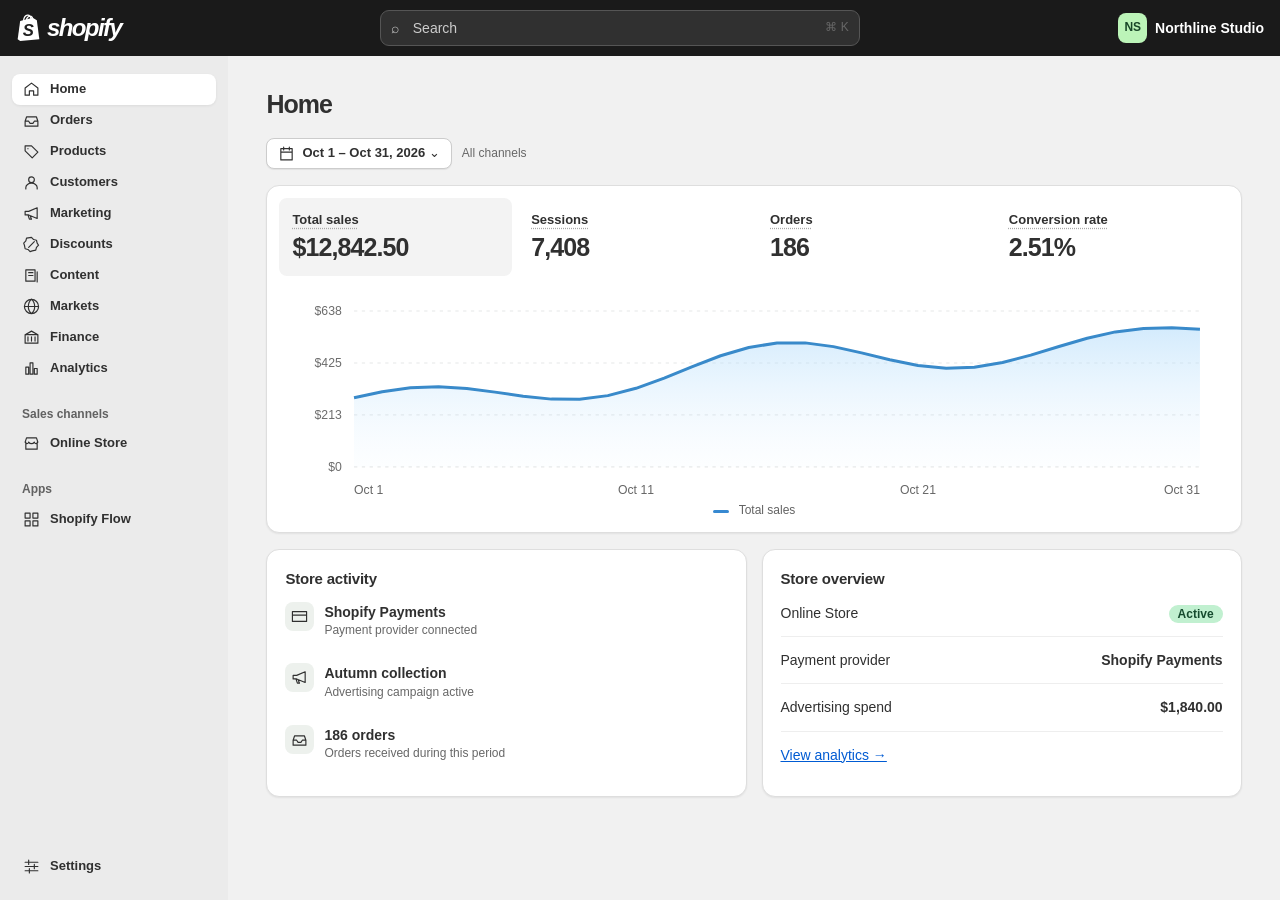
==== index.html @ 85c76467 "Publish mobile store and advertising dashboards" ====
<!doctype html>
<html lang="en"><meta charset="utf-8"><meta name="viewport" content="width=device-width,initial-scale=1,viewport-fit=cover"><title>Store admin</title>
<style>
*{box-sizing:border-box}body{margin:0;background:#f1f1f1;color:#303030;font:14px/1.45 Inter,-apple-system,BlinkMacSystemFont,"Segoe UI",Arial,sans-serif}button,input,select{font:inherit}button,a{color:inherit}button{cursor:pointer}button:focus-visible,a:focus-visible{outline:3px solid #4989ff}header{height:56px;background:#1a1a1a;color:white;display:flex;align-items:center;justify-content:space-between;padding:0 16px;position:sticky;top:0;z-index:4}.brand{display:flex;gap:6px;align-items:center;font:bold italic 24px Arial;letter-spacing:-1.6px}.brand svg{width:25px;height:29px}.search{background:#303030;color:#ccc;border:1px solid #555;border-radius:9px;width:min(40vw,480px);padding:7px 10px;display:flex;align-items:center;gap:8px;text-align:left}.search small{margin-left:auto}.store{border:0;background:transparent;color:white;display:flex;align-items:center;gap:8px;font-weight:600;max-width:26vw}.store span:last-child{overflow:hidden;text-overflow:ellipsis;white-space:nowrap}.avatar{background:#bcf4b8;color:#184627;padding:6px;border-radius:8px;font-size:12px}.layout{display:grid;grid-template-columns:228px 1fr;min-height:calc(100vh - 56px)}aside{background:#ebebeb;display:flex;flex-direction:column;padding:18px 12px;position:sticky;top:56px;height:calc(100vh - 56px);overflow:auto}nav a,.sideitem,.settings{display:flex;gap:10px;align-items:center;min-height:31px;padding:5px 11px;font-size:13px;text-decoration:none;border-radius:8px;font-weight:550}.active{background:white;box-shadow:0 1px 3px #0001}.section{color:#616161;font-size:12px;font-weight:600;margin:22px 10px 5px}.settings{margin-top:auto;border:none;background:none;text-align:left}.settings:hover,nav a:hover{background:white}.icon{width:17px;height:17px;flex:none;vertical-align:middle;fill:none;stroke:currentColor;stroke-width:1.65;stroke-linecap:round;stroke-linejoin:round}main{min-width:0;padding:30px clamp(16px,3vw,52px) 60px}.content{max-width:1200px;margin:auto}.heading,.line,.actions,.legend,.datebar{display:flex;align-items:center;gap:10px}.heading,.line{justify-content:space-between}.heading{margin:0 0 16px}h1,h2,h3,p{margin:0}h1{font-size:25px;letter-spacing:-1px}h2{font-size:15px;letter-spacing:-.2px}h3{font-size:13px}button.btn,.btn{background:white;border:1px solid #ccc;border-radius:8px;padding:5px 11px;font-weight:550;font-size:13px;box-shadow:0 1px 1px #0001;display:inline-flex;gap:7px;align-items:center}.btn:hover{background:#f8f8f8}.datebar{margin-bottom:16px}.muted,small{color:#676767;font-size:12px}.card{border:1px solid #dedede;background:white;border-radius:13px;box-shadow:0 1px 2px #0001;overflow:hidden}.metrics{display:grid;grid-template-columns:repeat(4,1fr);gap:6px;padding:12px 12px 0}.metric{border:0;background:transparent;padding:11px 13px;border-radius:8px;text-align:left;color:#303030}.metric[aria-pressed=true]{background:#f3f3f3}.metric span,.label{font-weight:600;font-size:13px;text-decoration:underline dotted #aaa;text-underline-offset:4px}.metric strong,.big{display:block;font-size:25px;line-height:1.4;letter-spacing:-.9px}.plot{padding:15px 18px 12px}.plot svg{width:100%;height:auto;display:block}.legend{justify-content:center;color:#636363;font-size:12px}.legend i{width:16px;height:3px;background:#3789d1;border-radius:4px}.grid{display:grid;grid-template-columns:1fr 1fr;gap:15px;margin-top:16px}.panel{padding:18px}.row{display:flex;align-items:center;justify-content:space-between;gap:10px;padding:13px 0;border-bottom:1px solid #eee}.row:last-child{border:0}.badge{font-size:12px;background:#c1f0d0;color:#154b2e;border-radius:20px;padding:2px 9px}.row b{font-weight:600}.activity{display:flex;align-items:flex-start;gap:10px;padding:12px 0}.activity .icon{background:#edf1ed;box-sizing:content-box;padding:6px;border-radius:8px}.notice{color:#717171;font-size:12px;display:flex;gap:6px;align-items:center}.tag{font-size:11px;padding:3px 8px;border:1px solid #ccc;border-radius:15px;color:#626262}.bar{height:8px;border-radius:4px;background:#eee;overflow:hidden;margin:8px 0 14px}.bar i{height:100%;background:#68a9dd;display:block}footer{margin:22px 0;color:#737373;font-size:12px;text-align:center}dialog{border:1px solid #ccc;border-radius:14px;color:inherit;padding:0;width:min(480px,95vw);max-height:90vh;box-shadow:0 15px 60px #0003}dialog::backdrop{background:#1116}dialog form,dialog .wrap{padding:22px}.fields{display:grid;grid-template-columns:1fr 1fr;gap:13px;margin:16px 0}label{display:block;font-size:13px;font-weight:550}input,select{width:100%;border:1px solid #999;border-radius:7px;background:white;color:#333;padding:8px;margin-top:4px}.wide{grid-column:span 2}.actions{justify-content:flex-end;margin-top:16px}.primary{background:#303030!important;color:white}.close{border:0;background:transparent;font-size:20px}.link{background:none;border:0;color:#005bd3;cursor:pointer;padding:0}.mobile{display:none}.searchlinks a{display:block;padding:10px;text-decoration:none;border-radius:6px}.searchlinks a:hover{background:#eee}
@media(max-width:900px){.layout{grid-template-columns:185px 1fr}.metrics{gap:0}.metric{padding:8px}.metric strong{font-size:20px}}@media(max-width:720px){.layout{display:block}aside{display:none}main{padding:18px 12px}.mobile{display:flex;gap:12px;margin-bottom:12px}.mobile a{text-decoration:none;padding:4px 10px;border-radius:5px}.grid{grid-template-columns:1fr}.metrics{grid-template-columns:1fr 1fr}.heading{flex-wrap:wrap}.brand{font-size:20px}.search small{display:none}.tag{font-size:10px}.datebar{flex-wrap:wrap}.plot{padding:8px}.store{max-width:27vw}.store span:last-child{display:none}}
.datebar{position:relative}.rangePicker{position:absolute;top:calc(100% + 6px);left:0;width:min(718px,100%);background:white;border-radius:12px;box-shadow:0 6px 30px #0002,0 0 0 1px #0001;z-index:3;font-size:13px}.pickerbody,.rangeinputs,.months,.monthbar,.rangefoot{display:flex}.presets{width:144px;flex-shrink:0;border-right:1px solid #e2e2e2;padding:8px;display:flex;flex-direction:column}.presets button,.days button{border:0;background:transparent;border-radius:5px;text-align:left;font-size:13px;padding:6px 9px}.presets button:hover,.days button:hover,.presets .on{background:#eee}.rangeMain{padding:16px;flex:1;min-width:0}.rangeinputs,.months{gap:16px}.rangeinputs label,.month{flex:1;min-width:0}.monthbar{justify-content:space-between;margin:12px 0 -25px;position:relative;pointer-events:none}.monthbar button{pointer-events:auto;line-height:16px;padding:3px 7px}.month{text-align:center}.days{display:grid;grid-template-columns:repeat(7,1fr);margin-top:10px}.days small,.days button{text-align:center;padding:5px 0}.days .within{background:#ececec;border-radius:0}.days .edge{background:#303030;color:white}.rangefoot{border-top:1px solid #ddd;padding:10px;justify-content:flex-end;gap:8px}.store{cursor:default}@media(max-width:850px){.rangePicker{max-width:536px}.months .month:nth-child(2){display:none}}@media(max-width:520px){.presets{width:99px}.presets button{font-size:11px}.rangeMain{padding:10px}.rangeinputs{flex-wrap:wrap;gap:4px}.rangeinputs label{min-width:110px}.rangeinputs input{padding:3px}.monthbar{margin-bottom:2px}.days{margin-top:4px}.days button{font-size:12px}.mobile button{margin-left:auto}}
.phoneSearch{display:none}
@media(max-width:720px){
 :root{--safe-bottom:env(safe-area-inset-bottom,0px)}
 header{height:54px;gap:10px;padding:0 14px}
 .brand{font-size:21px;gap:4px;flex-shrink:0}.brand svg{width:22px;height:26px}
 .store{margin-left:auto;max-width:min(47vw,230px);color:#f7f7f7;gap:7px;font-size:13px}
 .store span:last-child{display:inline}.avatar{padding:6px;border-radius:7px;flex-shrink:0}
 .search{order:1;flex:none;width:34px;height:34px;border-radius:9px;justify-content:center;padding:0;background:#292929;border-color:#444}
 .desktopSearch{display:none}.phoneSearch{display:block;width:17px;height:17px}
 main{padding:20px 12px calc(84px + var(--safe-bottom))}
 .mobile{position:fixed;inset:auto 0 0;z-index:4;margin:0;display:grid;grid-template-columns:repeat(3,minmax(0,1fr));gap:3px;padding:5px 12px calc(5px + var(--safe-bottom));background:#fafafa;border-top:1px solid #dcdcdc}
 .mobile a,.mobile button{display:flex;align-items:center;justify-content:center;flex-direction:column;gap:2px;background:transparent;border:0;border-radius:9px;font-size:11px;line-height:1.35;font-weight:600;color:#636363;min-height:47px;margin:0;padding:4px;text-decoration:none;box-shadow:none}
 .mobile .icon{width:20px;height:20px}.mobile .active{color:#222;background:#eaeaea}
 .heading{margin:0 2px 13px}.heading h1{font-size:26px}.datebar{margin:0 0 14px;gap:10px}.datebar>.btn{min-height:38px}
 .metrics{grid-template-columns:repeat(2,minmax(0,1fr));padding:9px;gap:5px}
 .metric{min-width:0;min-height:78px;padding:9px 11px;border:1px solid #ececec;border-radius:9px}
 .metric[aria-pressed=true]{border-color:#a1a1a1;background:#f5f5f5}
 .metric span{font-size:12px}.metric strong{font-size:clamp(22px,6.1vw,27px);line-height:1.38;font-variant-numeric:tabular-nums;overflow-wrap:anywhere}
 .plot{padding:4px 9px 13px}.plot svg{display:block}.legend{font-size:12px}
 .grid{gap:12px;margin-top:12px}.panel{padding:15px}.card{border-radius:12px}.row b,.activity div,.big{min-width:0;overflow-wrap:anywhere}.row b{text-align:right}
 .rangePicker:not([hidden]){position:fixed;top:auto;bottom:0;left:0;right:0;width:100%;max-width:none;max-height:calc(100dvh - 16px);display:flex;flex-direction:column;z-index:10;box-shadow:0 0 0 100vmax #0005;border-radius:17px 17px 0 0;overflow:hidden}
 body:has(.rangePicker:not([hidden])){overflow:hidden}
 .pickerbody{min-height:0;overflow-y:auto;display:block}
 .presets{width:auto;border:0;border-bottom:1px solid #e6e6e6;padding:12px;display:flex;flex-direction:row;gap:6px;overflow-x:auto;scrollbar-width:thin}
 .presets button{flex:none;padding:8px 11px;border:1px solid #dedede;border-radius:8px;font-size:12px}
 .presets button.on{color:#171717;background:#ededed;border-color:#999}
 .rangeMain{padding:13px 16px 8px}.rangeinputs{display:grid;grid-template-columns:repeat(2,minmax(0,1fr));gap:10px}
 .rangeinputs label{min-width:0}.rangeinputs input{max-width:100%;min-width:0;font-size:16px;padding:5px;height:38px}
 .months{display:block}.months>.month:nth-child(2){display:none}.monthbar{margin:13px 0 -29px}.monthbar button{min-width:32px;min-height:28px;justify-content:center}
 .month>b{display:block;min-height:28px;padding:4px 34px}.days{margin-top:8px}.days button{min-height:35px;font-size:14px}.days small{font-size:12px}
 .rangefoot{padding:10px 16px calc(10px + var(--safe-bottom));flex-shrink:0}.rangefoot .btn{min-height:38px}
 dialog{max-height:calc(100dvh - 26px);width:calc(100% - 20px)}dialog form,dialog .wrap{padding:16px}.fields{gap:10px}.fields label,.fields input,.fields select{min-width:0}.fields input,.fields select,dialog textarea,#query{font-size:16px}.actions{position:sticky;bottom:-16px;background:white;padding:12px 0;margin-top:4px;border-top:1px solid #eee}.actions .btn{min-height:39px}
}
</style>
<header><div class="brand"><svg viewBox="0 0 30 34" aria-hidden="true"><path fill="#fff" d="m5 8 15-4 5 3 3 23-23 2-3-2z"/><path d="M9 8C10-1 18-1 18 6M12 8C14 0 20 1 20 6" fill="none" stroke="white" stroke-width="1.6"/><text x="8" y="26" fill="#202020" font-family="Arial" font-size="20" font-style="italic" font-weight="bold">S</text></svg>shopify</div><button class="search" id="searchBtn" aria-label="Search admin"><span class="desktopSearch">⌕　Search</span><small>⌘ K</small><svg aria-hidden="true" class="phoneSearch" fill="none" stroke="currentColor" stroke-width="1.8" viewBox="0 0 24 24"><circle cx="10" cy="10" r="6.5"/><path d="m15 15 6 6"/></svg></button><div class="store" id="storeBtn"><span class="avatar" id="avatar"></span><span id="storeName"></span></div></header>
<div class="layout"><aside><nav id="nav"></nav><button class="settings" id="settings"></button></aside><main><div class="content"><nav id="mobile" class="mobile" aria-label="Mobile navigation"></nav><div id="page"></div></div></main></div>
<dialog id="editor"><form id="form"><div class="line"><h2>Данные кабинета</h2><button type="button" class="close" aria-label="Закрыть" onclick="editor.close()">×</button></div><div class="fields" id="fields"></div><details id="dailySection"><summary>Точные данные по дням</summary><label>Дата, продажи, заказы, сеансы<textarea id="dailyInput" rows="4" placeholder="2026-10-01, 249.50, 3, 148" style="width:100%;margin:5px 0;padding:8px"></textarea></label><p class="muted">Одна строка на дату. Итоги рассчитываются по строкам, пропущенные дни считаются нулевыми.</p></details><p class="muted">Итоги относятся к выбранному периоду. Без строк по дням распределение на графике иллюстративное.</p><details style="margin:15px 0"><summary>Перенос настроек</summary><p class="muted" style="margin:8px 0">Экспорт сохраняет последние сохранённые настройки и выбранный период в файл на вашем устройстве.</p><div style="display:flex;gap:8px;flex-wrap:wrap"><button type="button" class="btn" onclick="exportShop()">Экспорт JSON</button><button type="button" class="btn" onclick="importFile.click()">Импорт JSON</button></div><input id="importFile" type="file" hidden accept=".json,application/json" onchange="importShop(this)"><p role="status" class="muted" id="transferStatus"></p></details><div class="actions"><button type="button" class="btn" onclick="editor.close()">Отмена</button><button class="btn primary">Сохранить</button></div></form></dialog>
<dialog id="finder"><div class="wrap"><div class="line"><h2>Search admin</h2><button class="close" aria-label="Close" onclick="finder.close()">×</button></div><input id="query" type="search" placeholder="Find a page…"><div id="results" class="searchlinks"></div></div></dialog>
<script>
const paths={Home:'m3 10 9-7 9 7v10h-6v-6H9v6H3Z',Orders:'M5 7h14l2 6v7H3v-7ZM3 13h5l2 3h4l2-3h5',Products:'M3 4h9l9 9-8 8-10-10ZM7 8h.01',Customers:'M8 8a4 4 0 1 0 8 0 4 4 0 1 0-8 0M4 21v-2a8 6 0 0 1 16 0v2',Marketing:'M3 9h5l12-5v15l-12-5H3ZM7 14l2 6h3l-2-5',Discounts:'m12 2 3 3 4 1 1 4 2 3-3 3-1 4-5 1-3 1-3-3-4-1-1-5-1-3 3-3 1-4ZM8 16l8-8',Content:'M4 4h13v16H4ZM8 8h6M8 12h6M20 7v14',Markets:'M2 12a10 10 0 1 0 20 0 10 10 0 1 0-20 0M3 12h18M12 2c-6 5-6 15 0 20 6-5 6-15 0-20',Finance:'M3 8h18v12H3ZM3 8l9-5 9 5M7 11v6m5-6v6m5-6v6',Analytics:'M4 20V10h4v10Zm6 0V4h4v16Zm6 0v-8h4v8Z',Store:'M4 10v10h16V10M3 10l2-6h14l2 6c-1 3-4 3-5 0-2 3-6 3-8 0-1 3-4 3-5 0',Settings:'M3 6h18M3 12h18M3 18h18M8 3v6m8 0v6M9 15v6',Calendar:'M4 5h16v16H4ZM8 3v4m8-4v4M4 10h16',Payment:'M2 5h20v14H2ZM2 10h20',App:'M3 3h7v7H3ZM14 3h7v7h-7ZM3 14h7v7H3ZM14 14h7v7h-7Z'};
const icon=n=>'<svg class="icon" viewBox="0 0 24 24" aria-hidden="true"><path d="'+paths[n]+'"/></svg>';
const key='shoot-store-v1', defaults={name:'Northline Studio',currency:'USD',start:'2026-10-01',end:'2026-10-31',sales:12842.5,orders:186,sessions:7408,spend:1840,campaign:'Autumn collection',provider:'Shopify Payments'};
let data={...defaults},metric=0;try{Object.assign(data,JSON.parse(localStorage.getItem(key)))}catch{}
const esc=s=>String(s).replace(/[&<>"']/g,c=>({'&':'&amp;','<':'&lt;','>':'&gt;','"':'&quot;',"'":'&#39;'}[c]));
const money=n=>new Intl.NumberFormat('en-US',{style:'currency',currency:data.currency}).format(n),num=n=>Number(n).toLocaleString('en-US');
const date=s=>new Date(s+'T00:00:00Z'),day=(s,opt)=>new Intl.DateTimeFormat('en-US',{month:'short',day:'numeric',timeZone:'UTC',...opt}).format(s);
const MS_DAY=86400000;
const iso=d=>d.toISOString().slice(0,10);
const plus=(s,n)=>iso(new Date(+date(s)+n*MS_DAY));
const months=(s,n)=>{const d=date(s);d.setUTCDate(1);d.setUTCMonth(d.getUTCMonth()+n);return iso(d)};
const dayCount=(a,b)=>Math.round((date(b)-date(a))/MS_DAY)+1;
const isoToday=()=>{const d=new Date();return [d.getFullYear(),String(d.getMonth()+1).padStart(2,'0'),String(d.getDate()).padStart(2,'0')].join('-')};
let source={...data},selectedRange={start:source.start,end:source.end},draft,monthCursor,waitingForEnd=false,preset='';
try{const r=JSON.parse(localStorage.getItem(key+'-filter'));if(r?.start && r?.end && r.end>=r.start && Number.isFinite(+date(r.start)) && Number.isFinite(+date(r.end)))selectedRange=r}catch{}
function projected(start,end){
 const n=dayCount(start,end),periodDays=dayCount(source.start,source.end),count=Math.min(n,31),buckets=[];
 const totals=[source.sales,source.orders,source.sessions,source.spend];
 function cumulative(i,k){
  const t=Math.max(0,Math.min(1,i/periodDays));
  const fraction=k===3?t:t*(.65+.35*t)+.018*Math.sin(4*Math.PI*t)*Math.sin(Math.PI*t);
  return Math.round(totals[k]*fraction*([0,3].includes(k)?100:1))/([0,3].includes(k)?100:1)
 }
 for(let i=0;i<count;i++){
  const a=plus(start,Math.ceil(i*n/count)),b=plus(start,Math.ceil((i+1)*n/count)-1);
  const first=dayCount(source.start,a)-1,last=dayCount(source.start,b);
  const sums=totals.map((v,k)=>cumulative(last,k)-cumulative(first,k));
  if(source.daily?.length){
   const rows=source.daily.filter(r=>r[0]>=a&&r[0]<=b);
   for(let k=0;k<3;k++)sums[k]=rows.reduce((sum,r)=>sum+r[k+1],0)
  }
  buckets.push([a,...sums]);
 }
 const totalsShown=[1,2,3,4].map(k=>buckets.reduce((sum,r)=>sum+r[k],0));
 return {...source,start,end,sales:totalsShown[0],orders:totalsShown[1],sessions:totalsShown[2],spend:totalsShown[3],daily:buckets}
}
const presets=()=>{
 const t=isoToday(),m=months(t,0),year=t.slice(0,4)+'-01-01',weekday=(date(t).getUTCDay()+6)%7;
 return [['Today',t,t],['Yesterday',plus(t,-1),plus(t,-1)],['Last 7 days',plus(t,-6),t],['Last 30 days',plus(t,-29),t],['Last 90 days',plus(t,-89),t],['Last 365 days',plus(t,-364),t],['This week',plus(t,-weekday),t],['This month',m,t],['Last month',months(t,-1),plus(m,-1)],['This year',year,t],['Last year',(Number(t.slice(0,4))-1)+'-01-01',(Number(t.slice(0,4))-1)+'-12-31']]
};
function openRange(){
 draft={...selectedRange};monthCursor=months(draft.start,0);waitingForEnd=false;preset=presets().find(r=>r[1]===draft.start&&r[2]===draft.end)?.[0]||'Custom';
 drawRange();picker.hidden=false;document.querySelector('#rangeTrigger').setAttribute('aria-expanded','true');picker.querySelector('button').focus()
}
function closeRange(){picker.hidden=true;document.querySelector('#rangeTrigger')?.setAttribute('aria-expanded','false')}
function selectDate(d){
 preset='Custom';
 if(!waitingForEnd){draft={start:d,end:d};waitingForEnd=true}
 else{const start=d<draft.start?d:draft.start,end=d<draft.start?draft.start:d;draft={start,end};waitingForEnd=false}
 drawRange()
}
function calendar(s){
 const month=date(s),startOffset=month.getUTCDay(),next=months(s,1);
 let days=Array(startOffset).fill('<span></span>');
 for(let d=s;d<next;d=plus(d,1)){const inside=d>=draft.start&&d<=draft.end,edge=d===draft.start||d===draft.end;days.push('<button type="button" data-date="'+d+'" aria-label="'+d+'" class="'+(edge?'edge':inside?'within':'')+'">'+Number(d.slice(-2))+'</button>')}
 return '<div class="month"><b>'+new Intl.DateTimeFormat('en-US',{month:'long',year:'numeric',timeZone:'UTC'}).format(month)+'</b><div class="days">'+['Su','Mo','Tu','We','Th','Fr','Sa'].map(x=>'<small>'+x+'</small>').join('')+days.join('')+'</div></div>'
}
function drawRange(){
 picker.innerHTML='<div class="pickerbody"><div class="presets">'+[...presets().map(r=>r[0]),'Custom'].map(p=>'<button class="'+(p===preset?'on':'')+'" data-preset="'+p+'">'+p+'</button>').join('')+'</div><div class="rangeMain"><div class="rangeinputs"><label>Starting<input id="rangeFrom" type="date" required value="'+draft.start+'"></label><label>Ending<input id="rangeTo" type="date" required value="'+draft.end+'"></label></div><div class="monthbar"><button class="btn" data-move="-1" aria-label="Previous month">‹</button><button class="btn" data-move="1" aria-label="Next month">›</button></div><div class="months">'+calendar(monthCursor)+calendar(months(monthCursor,1))+'</div></div></div><div class="rangefoot"><button class="btn" id="cancelRange">Cancel</button><button class="btn primary" id="applyRange">Apply</button></div>';
 picker.querySelectorAll('[data-date]').forEach(b=>b.onclick=()=>selectDate(b.dataset.date));
 picker.querySelectorAll('[data-move]').forEach(b=>b.onclick=()=>{monthCursor=months(monthCursor,Number(b.dataset.move));drawRange()});
 picker.querySelectorAll('[data-preset]').forEach(b=>b.onclick=()=>{preset=b.dataset.preset;const r=presets().find(p=>p[0]===preset);if(r){draft={start:r[1],end:r[2]};monthCursor=months(draft.start,0);waitingForEnd=false}drawRange()});
 rangeFrom.onchange=rangeTo.onchange=()=>{if(rangeFrom.value && rangeTo.value && rangeFrom.value<=rangeTo.value){draft={start:rangeFrom.value,end:rangeTo.value};preset='Custom';monthCursor=months(draft.start,0);waitingForEnd=false;drawRange()}};
 cancelRange.onclick=()=>{closeRange();rangeTrigger.focus()};
 applyRange.onclick=()=>{
 if(!rangeFrom.reportValidity()||!rangeTo.reportValidity())return;
 if(rangeFrom.value>rangeTo.value){rangeTo.setCustomValidity('Choose an ending date on or after the starting date.');rangeTo.reportValidity();rangeTo.setCustomValidity('');return}
 selectedRange={start:rangeFrom.value,end:rangeTo.value};try{localStorage.setItem(key+'-filter',JSON.stringify(selectedRange))}catch{}closeRange();render();rangeTrigger.focus()
 }
}
document.addEventListener('pointerdown',e=>{if(!picker.hidden&&!picker.contains(e.target)&&!e.target.closest('#rangeTrigger'))closeRange()});
document.addEventListener('keydown',e=>{if(e.key==='Escape'&&!picker.hidden){closeRange();rangeTrigger.focus()}});

const period=()=>day(date(data.start))+' – '+day(date(data.end),{year:'numeric'});
const cols=['Total sales','Sessions','Orders','Conversion rate'];
function values(){return [money(data.sales),num(data.sessions),num(data.orders),((data.sessions?data.orders/data.sessions:0)*100).toFixed(2)+'%']}
function chart(selected=metric,compact=false){
 const isPhone=window.matchMedia('(max-width:720px)').matches;
 const svgWidth=isPhone?Math.max(272,Math.min(window.innerWidth-44,600)):(compact?474:842);
 const plotWidth=svgWidth-82;
 const from=date(data.start).getTime(),to=date(data.end).getTime(),n=Math.min(31,Math.round((to-from)/86400000)+1);
 const w=Array.from({length:n},(_,i)=>Math.max(.08,.35+i/Math.max(1,n-1)*.7+.21*Math.sin(i*1.8+selected)+.24*Math.cos(i*.7+selected)));
 const sum=w.reduce((a,b)=>a+b,0),total=[data.sales,data.sessions,data.orders,data.sessions?100*data.orders/data.sessions:0][selected];
 let vals=w.map(v=>total*v/sum*(selected===3?n:1)); 
 if(data.daily?.length){
  const buckets=Array.from({length:n},()=>[0,0,0]);
  for(const row of data.daily){
   const i=to===from?0:Math.min(n-1,Math.floor((date(row[0])-from)/(to-from+86400000)*n));
   buckets[i][0]+=row[1];buckets[i][1]+=row[3];buckets[i][2]+=row[2];
  }
  vals=buckets.map(b=>selected===3?(b[1]?100*b[2]/b[1]:0):b[selected]);
 }
 const max=Math.max(...vals,0.01)*1.12;
 const x=i=>62+(n===1?.5:i/(n-1))*plotWidth,y=v=>158-v/max*140;
 const points=vals.map((v,i)=>x(i)+','+y(v)).join(' ');
 const short=v=>new Intl.NumberFormat('en-US',{notation:'compact',maximumFractionDigits:1,...(selected===0?{style:'currency',currency:data.currency}:{})}).format(v);
 const axis=v=>isPhone&&selected!==3&&v>=1000?short(v):selected===0?new Intl.NumberFormat('en-US',{style:'currency',currency:data.currency,maximumFractionDigits:0}).format(v):selected===3?v.toFixed(1)+'%':Math.round(v);
 return '<div class="plot"><svg viewBox="0 0 '+svgWidth+' 190" role="img" aria-label="'+cols[selected]+' over time"><defs><linearGradient id="wash'+selected+'" x2="0" y2="1"><stop stop-color="#a8d7fa" stop-opacity=".5"/><stop offset="1" stop-color="#eef8ff" stop-opacity=".15"/></linearGradient></defs>'+[0,1,2,3].map(i=>'<path stroke="#e6e7e8" stroke-dasharray="3 4" d="M62 '+y(max*i/3)+'h'+plotWidth+'"/><text fill="#6b6b6b" x="51" y="'+(y(max*i/3)+4)+'" text-anchor="end" font-size="11">'+axis(max*i/3)+'</text>').join('')+'<polygon fill="url(#wash'+selected+')" points="'+x(0)+',158 '+points+' '+x(n-1)+',158"/><polyline fill="none" stroke="#398aca" stroke-linejoin="round" stroke-width="2.7" points="'+points+'"/>'+vals.map((v,i)=>'<circle cx="'+x(i)+'" cy="'+y(v)+'" r="'+(n===1?4:7)+'" fill="#398aca" opacity="'+(n===1?1:0)+'"><title>'+day(new Date(from+(to-from)*(n===1?0:i/(n-1))))+' · '+axis(v)+'</title></circle>').join('')+Array.from(new Set([0,Math.round((n-1)/3),Math.round((n-1)*2/3),n-1])).map(i=>'<text x="'+x(i)+'" y="182" fill="#666" font-size="11" text-anchor="'+(i===n-1&&n>1?'end':i===0&&n>1?'start':'middle')+'">'+day(new Date(from+(to-from)*(n===1?0:i/(n-1))))+'</text>').join('')+'</svg><div class="legend"><i></i>'+cols[selected]+'</div></div>'
}
const kv=(k,v)=>'<div class="row"><span>'+k+'</span><b>'+v+'</b></div>';
const panel=(title,html)=>'<section class="card panel"><h2>'+title+'</h2>'+html+'</section>';
const activity=(ic,title,caption)=>'<div class="activity">'+icon(ic)+'<div><b>'+title+'</b><div class="muted">'+caption+'</div></div></div>';
function render(){
 data=projected(selectedRange.start,selectedRange.end);
 const analytics=location.hash==='#analytics',pageName=analytics?'Analytics':'Home';
 document.title=pageName+' · '+data.name;storeName.textContent=data.name;avatar.textContent=data.name.trim().split(/\s+/).slice(0,2).map(s=>s[0]).join('').toUpperCase();
 const links=['Home','Orders','Products','Customers','Marketing','Discounts','Content','Markets','Finance','Analytics'];
 const anchor=n=>'<a href="#'+n.toLowerCase()+'" class="'+(n===pageName?'active':'')+'">'+icon(n)+n+'</a>';
 nav.innerHTML=links.map(n=>['Home','Analytics'].includes(n)?anchor(n):'<div class="sideitem">'+icon(n)+n+'</div>').join('')+'<div class="section">Sales channels</div><div class="sideitem">'+icon('Store')+'Online Store</div><div class="section">Apps</div><div class="sideitem">'+icon('App')+'Shopify Flow</div>';
 mobile.innerHTML=anchor('Home')+anchor('Analytics')+'<button class="btn" onclick="edit()">'+icon('Settings')+'Settings</button>';settings.innerHTML=icon('Settings')+'Settings';
 const overview='<section class="card"><div class="metrics">'+cols.map((c,i)=>'<button class="metric" data-metric="'+i+'" aria-pressed="'+(metric===i)+'"><span>'+c+'</span><strong>'+values()[i]+'</strong></button>').join('')+'</div>'+chart()+'</section>';
 const status='<span class="badge">Active</span>';
 const panels=analytics?
 panel('Total sales breakdown',kv('Total sales',money(data.sales))+kv('Orders',num(data.orders))+kv('Average order value',money(data.orders?data.sales/data.orders:0)))+
 panel('Marketing performance',kv('Campaign',esc(data.campaign))+kv('Ad spend',money(data.spend))+kv('Store sessions',num(data.sessions))):
 panel('Store activity',activity('Payment',esc(data.provider),'Payment provider connected')+activity('Marketing',esc(data.campaign),'Advertising campaign active')+activity('Orders',num(data.orders)+' orders', 'Orders received during this period'))+
 panel('Store overview',kv('Online Store',status)+kv('Payment provider',esc(data.provider))+kv('Advertising spend',money(data.spend))+'<div class="row"><a class="link" href="#analytics">View analytics →</a></div>');
 const analyticsBoard=analytics?'<div class="grid" style="margin-top:0">'+[0,1].map(i=>'<section class="card"><div class="panel" style="padding-bottom:0"><h2>'+cols[i]+' over time</h2><b class="big">'+values()[i]+'</b></div>'+chart(i,true)+'</section>').join('')+panel('Average order value','<b class="big">'+money(data.orders?data.sales/data.orders:0)+'</b>'+kv('Sales',money(data.sales))+kv('Total orders',num(data.orders)))+panel('Online store conversion rate','<b class="big">'+values()[3]+'</b>'+kv('Sessions',num(data.sessions))+kv('Orders',num(data.orders)))+'</div>':'';
 page.innerHTML='<div class="heading"><h1>'+pageName+'</h1></div><div class="datebar"><button class="btn" id="rangeTrigger" aria-expanded="false" onclick="picker.hidden?openRange():closeRange()">'+icon('Calendar')+period()+' ⌄</button><span class="muted">All channels</span><div id="picker" role="dialog" aria-label="Date range" class="rangePicker" hidden></div></div>'+(analytics?analyticsBoard:overview)+'<div class="grid">'+panels+'</div>';
 page.querySelectorAll('[data-metric]').forEach(b=>b.onclick=()=>{metric=Number(b.dataset.metric);render()})
}
const schema=[['name','Название магазина','text'],['start','Начало периода','date'],['end','Конец периода','date'],['sales','Сумма продаж','number'],['currency','Валюта','currency'],['orders','Заказы','number'],['sessions','Сеансы','number'],['spend','Расходы на рекламу','number'],['provider','Платёжная система','text'],['campaign','Название кампании','text']];
function populateForm(data){
 fields.innerHTML=schema.map(([id,l,t])=>'<label class="'+(id==='name'||id==='campaign'?'wide':'')+'">'+l+(t==='currency'?'<select name="currency">'+['USD','EUR','GBP','RUB','CAD','AUD','VND'].map(c=>'<option '+(data.currency===c?'selected':'')+'>'+c+'</option>').join('')+'</select>':'<input name="'+id+'" type="'+t+'" required '+(t==='number'?'min="0" max="999999999999" step="'+(['sessions','orders'].includes(id)?1:0.01)+'"':t==='text'?'maxlength="80"':'')+' value="'+esc(data[id])+'">')+'</label>').join('');
 dailyInput.value=(data.daily||[]).map(row=>row.join(', ')).join('\n');dailyInput.setCustomValidity('');dailySection.open=!!dailyInput.value;
 dailyInput.oninput=()=>dailyInput.setCustomValidity('');
 form.elements.start.oninput=()=>{form.elements.end.min=form.elements.start.value};form.elements.end.min=form.elements.start.value;
}
const backupType='shop-admin-settings', currencies=['USD','EUR','GBP','RUB','CAD','AUD','VND'];
const backupMessage='Файл не подходит. Выберите JSON, сохранённый в настройках этого кабинета.';
let importedRange=null;
function invalidBackup(){throw new Error(backupMessage)}
function verifiedRange(value){
 if(!value||typeof value!=='object'||Array.isArray(value))invalidBackup();
 function isDate(s){return typeof s==='string'&&/^\d{4}-\d{2}-\d{2}$/.test(s)&&Number.isFinite(+date(s))&&iso(date(s))===s}
 if(!isDate(value.start)||!isDate(value.end)||value.start>value.end)invalidBackup();
 return {start:value.start,end:value.end}
}
function readBackup(text){
 const doc=JSON.parse(text);
 if(!doc||doc.type!==backupType||doc.version!==1)invalidBackup();
 const src=doc.store,store=verifiedRange(src),range=verifiedRange(doc.range);
 for(const k of ['name','campaign','provider']){
  if(typeof src[k]!=='string'||!src[k].trim()||src[k].length>80)invalidBackup();
  store[k]=src[k].trim();
 }
 if(!currencies.includes(src.currency))invalidBackup();
 store.currency=src.currency;
 const numeric=(v,integer=false)=>typeof v==='number'&&Number.isFinite(v)&&v>=0&&v<=999999999999&&(!integer||Number.isInteger(v));
 for(const k of ['sales','orders','sessions','spend']){
  if(!numeric(src[k],k==='orders'||k==='sessions'))invalidBackup();
  store[k]=src[k];
 }
 if(src.daily!==undefined){
  if(!Array.isArray(src.daily))invalidBackup();
  const seen=new Set();
  store.daily=src.daily.map(row=>{
   if(!Array.isArray(row)||row.length!==4)invalidBackup();
   const [d,s,o,v]=row;verifiedRange({start:d,end:d});
   if(d<store.start||d>store.end||seen.has(d)||!numeric(s)||!numeric(o,true)||!numeric(v,true))invalidBackup();
   seen.add(d);return [d,s,o,v];
  });
  if(store.daily.length){
   [store.sales,store.orders,store.sessions]=[1,2,3].map(k=>store.daily.reduce((sum,r)=>sum+r[k],0));
   if(!numeric(store.sales)||!numeric(store.orders,true)||!numeric(store.sessions,true))invalidBackup()
  }
 }
 return {store,range}
}
function serializeBackup(store,range){
 return JSON.stringify({type:backupType,version:1,store,range},null,2)
}
function exportShop(){
 const url=URL.createObjectURL(new Blob([serializeBackup(source,selectedRange)],{type:'application/json'}));
 const a=document.createElement('a');a.href=url;a.download='shop-settings-'+source.end+'.json';document.body.appendChild(a);a.click();a.remove();setTimeout(()=>URL.revokeObjectURL(url),60000)
}
async function importShop(input){
 const file=input.files[0];if(!file)return;
 try{
  if(file.size>5*1024*1024)throw new Error('Файл больше 5 МБ.');
  const restored=readBackup(await file.text());
  if(!editor.open)return;
  populateForm(restored.store);importedRange=restored.range;
  transferStatus.textContent='Данные загружены в форму. Нажмите «Сохранить», чтобы применить их.';
 }catch(e){transferStatus.textContent=e instanceof SyntaxError?backupMessage:e.message}
 finally{input.value=''}
}

function edit(focus='name'){
 importedRange=null;transferStatus.textContent='';populateForm(source);editor.showModal();form.elements[focus].focus()
}
settings.onclick=()=>edit();
form.onsubmit=e=>{e.preventDefault();const next={};for(const [id,,t] of schema){let v=form.elements[id].value.trim();if(!v){form.elements[id].focus();return}next[id]=t==='number'?Number(v):v}if(dailyInput.value.trim()){
 const seen=new Set(),rows=[];
 for(const line of dailyInput.value.trim().split(/\r?\n/)){
 const [d,...rest]=line.trim().split(',').map(s=>s.trim());const nums=rest.map(Number);
 const valid=d>=next.start&&d<=next.end&&/^\d{4}-\d{2}-\d{2}$/.test(d)&&Number.isFinite(+date(d))&&date(d).toISOString().startsWith(d)&&!seen.has(d)&&rest.length===3&&rest.every(Boolean)&&nums.every(v=>Number.isFinite(v)&&v>=0&&v<=999999999999)&&nums.slice(1).every(Number.isInteger);
 if(!valid){dailySection.open=true;dailyInput.setCustomValidity('Проверьте строку: '+line);dailyInput.reportValidity();return}
 seen.add(d);rows.push([d,...nums]);
 }
 next.daily=rows;[next.sales,next.orders,next.sessions]=[1,2,3].map(k=>rows.reduce((sum,row)=>sum+row[k],0));
 }
 source=next;selectedRange=importedRange||{start:next.start,end:next.end};try{localStorage.setItem(key,JSON.stringify(source));localStorage.setItem(key+'-filter',JSON.stringify(selectedRange))}catch{alert('Браузер не разрешил сохранить данные. Они останутся до закрытия страницы.')}editor.close();render()};
function search(){query.value='';findPages();finder.showModal();query.focus()}
function findPages(){const pages=['Home','Analytics'].filter(s=>s.toLowerCase().includes(query.value.toLowerCase()));results.innerHTML=pages.map(s=>'<a href="#'+s.toLowerCase()+'" onclick="finder.close()">'+icon(s)+'　'+s+'</a>').join('')||'<p class="muted">No pages found</p>'}
query.oninput=findPages;searchBtn.onclick=search;document.addEventListener('keydown',e=>{if((e.metaKey||e.ctrlKey)&&e.key.toLowerCase()==='k'&&!editor.open){e.preventDefault();if(!finder.open)search()}});
let chartSize;
 function fitCharts(){
  const size=window.innerWidth<=720?Math.min(window.innerWidth,644):0;
  if(size===chartSize)return;
  chartSize=size;
  const plots=page.querySelectorAll('.plot');
  if(location.hash==='#analytics')plots.forEach((p,i)=>p.outerHTML=chart(i,true));
  else if(plots[0])plots[0].outerHTML=chart();
 }
 window.addEventListener('resize',fitCharts);
 window.addEventListener('hashchange',()=>{metric=0;render();window.scrollTo(0,0)});render();fitCharts();
</script></html>
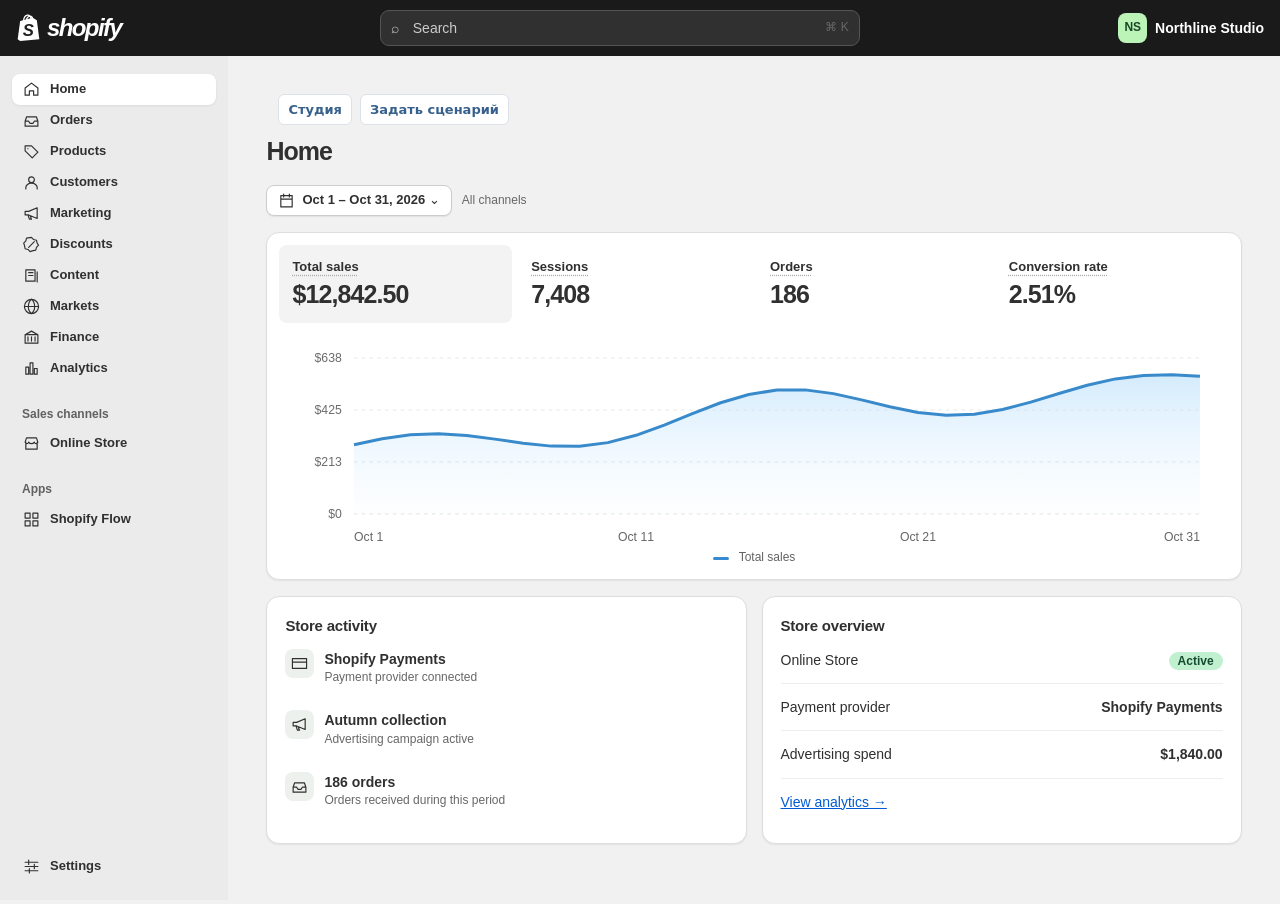
==== commit 4dbf89d7: "Add shared case studio with scenario generator and unit economics" ====
--- a/index.html
+++ b/index.html
@@ -37,11 +37,14 @@
  .rangefoot{padding:10px 16px calc(10px + var(--safe-bottom));flex-shrink:0}.rangefoot .btn{min-height:38px}
  dialog{max-height:calc(100dvh - 26px);width:calc(100% - 20px)}dialog form,dialog .wrap{padding:16px}.fields{gap:10px}.fields label,.fields input,.fields select{min-width:0}.fields input,.fields select,dialog textarea,#query{font-size:16px}.actions{position:sticky;bottom:-16px;background:white;padding:12px 0;margin-top:4px;border-top:1px solid #eee}.actions .btn{min-height:39px}
 }
+
+.studioNav{display:flex;gap:8px;align-items:center;flex-wrap:wrap;padding:8px 12px;font:13px system-ui}.studioNav a{color:#37618c;text-decoration:none;padding:7px 9px;border-radius:6px;background:#fff;border:1px solid #dbe1e6}.studioNav .bulkLink{background:#eaf3ff;color:#075fc6;font-weight:600}.studioSync{padding:10px;border:1px solid #e7c75b;border-radius:6px;background:#fff8df;margin:8px 0;font:13px system-ui}.studioSync button{margin:6px;border:1px solid #b6a46c;background:white;padding:8px;border-radius:5px}@media(max-width:720px){.studioNav{gap:5px;padding:5px 10px;font-size:11px}.studioNav a{padding:6px}.app>.studioNav{flex-shrink:0}}
 </style>
 <header><div class="brand"><svg viewBox="0 0 30 34" aria-hidden="true"><path fill="#fff" d="m5 8 15-4 5 3 3 23-23 2-3-2z"/><path d="M9 8C10-1 18-1 18 6M12 8C14 0 20 1 20 6" fill="none" stroke="white" stroke-width="1.6"/><text x="8" y="26" fill="#202020" font-family="Arial" font-size="20" font-style="italic" font-weight="bold">S</text></svg>shopify</div><button class="search" id="searchBtn" aria-label="Search admin"><span class="desktopSearch">⌕　Search</span><small>⌘ K</small><svg aria-hidden="true" class="phoneSearch" fill="none" stroke="currentColor" stroke-width="1.8" viewBox="0 0 24 24"><circle cx="10" cy="10" r="6.5"/><path d="m15 15 6 6"/></svg></button><div class="store" id="storeBtn"><span class="avatar" id="avatar"></span><span id="storeName"></span></div></header>
-<div class="layout"><aside><nav id="nav"></nav><button class="settings" id="settings"></button></aside><main><div class="content"><nav id="mobile" class="mobile" aria-label="Mobile navigation"></nav><div id="page"></div></div></main></div>
-<dialog id="editor"><form id="form"><div class="line"><h2>Данные кабинета</h2><button type="button" class="close" aria-label="Закрыть" onclick="editor.close()">×</button></div><div class="fields" id="fields"></div><details id="dailySection"><summary>Точные данные по дням</summary><label>Дата, продажи, заказы, сеансы<textarea id="dailyInput" rows="4" placeholder="2026-10-01, 249.50, 3, 148" style="width:100%;margin:5px 0;padding:8px"></textarea></label><p class="muted">Одна строка на дату. Итоги рассчитываются по строкам, пропущенные дни считаются нулевыми.</p></details><p class="muted">Итоги относятся к выбранному периоду. Без строк по дням распределение на графике иллюстративное.</p><details style="margin:15px 0"><summary>Перенос настроек</summary><p class="muted" style="margin:8px 0">Экспорт сохраняет последние сохранённые настройки и выбранный период в файл на вашем устройстве.</p><div style="display:flex;gap:8px;flex-wrap:wrap"><button type="button" class="btn" onclick="exportShop()">Экспорт JSON</button><button type="button" class="btn" onclick="importFile.click()">Импорт JSON</button></div><input id="importFile" type="file" hidden accept=".json,application/json" onchange="importShop(this)"><p role="status" class="muted" id="transferStatus"></p></details><div class="actions"><button type="button" class="btn" onclick="editor.close()">Отмена</button><button class="btn primary">Сохранить</button></div></form></dialog>
+<div class="layout"><aside><nav id="nav"></nav><button class="settings" id="settings"></button></aside><main><div class="content"><nav id="mobile" class="mobile" aria-label="Mobile navigation"></nav><nav class="studioNav" aria-label="Кабинеты"><a href="studio.html">Студия</a><a href="studio.html#scenario">Задать сценарий</a></nav><div id="page"></div></div></main></div>
+<dialog id="editor"><form id="form"><div class="line"><h2>Данные кабинета</h2><button type="button" class="close" aria-label="Закрыть" onclick="editor.close()">×</button></div><nav class="studioNav" aria-label="Переход к кабинету"><a href="studio.html">Студия</a><a href="index.html">Shopify</a><a href="meta-ads.html">Meta Ads</a></nav><div class="studioSync" id="studioSync" role="status" hidden>Данные обновлены в другой вкладке. Загрузите новую версию перед сохранением.<button type="button" id="studioReload">Загрузить обновления</button></div><div class="fields" id="fields"></div><details id="dailySection"><summary>Точные данные по дням</summary><label>Дата, продажи, заказы, сеансы<textarea id="dailyInput" rows="4" placeholder="2026-10-01, 249.50, 3, 148" style="width:100%;margin:5px 0;padding:8px"></textarea></label><p class="muted">Одна строка на дату. Итоги рассчитываются по строкам, пропущенные дни считаются нулевыми.</p></details><p class="muted">Итоги относятся к выбранному периоду. Без строк по дням распределение на графике иллюстративное.</p><details style="margin:15px 0"><summary>Перенос настроек</summary><p class="muted" style="margin:8px 0">Экспорт сохраняет последние сохранённые настройки и выбранный период в файл на вашем устройстве.</p><div style="display:flex;gap:8px;flex-wrap:wrap"><button type="button" class="btn" onclick="exportShop()">Экспорт JSON</button><button type="button" class="btn" onclick="importFile.click()">Импорт JSON</button></div><input id="importFile" type="file" hidden accept=".json,application/json" onchange="importShop(this)"><p role="status" class="muted" id="transferStatus"></p></details><div class="actions"><button type="button" class="btn" onclick="editor.close()">Отмена</button><button class="btn primary">Сохранить</button></div></form></dialog>
 <dialog id="finder"><div class="wrap"><div class="line"><h2>Search admin</h2><button class="close" aria-label="Close" onclick="finder.close()">×</button></div><input id="query" type="search" placeholder="Find a page…"><div id="results" class="searchlinks"></div></div></dialog>
+<script src="case-engine.js"></script>
 <script>
 const paths={Home:'m3 10 9-7 9 7v10h-6v-6H9v6H3Z',Orders:'M5 7h14l2 6v7H3v-7ZM3 13h5l2 3h4l2-3h5',Products:'M3 4h9l9 9-8 8-10-10ZM7 8h.01',Customers:'M8 8a4 4 0 1 0 8 0 4 4 0 1 0-8 0M4 21v-2a8 6 0 0 1 16 0v2',Marketing:'M3 9h5l12-5v15l-12-5H3ZM7 14l2 6h3l-2-5',Discounts:'m12 2 3 3 4 1 1 4 2 3-3 3-1 4-5 1-3 1-3-3-4-1-1-5-1-3 3-3 1-4ZM8 16l8-8',Content:'M4 4h13v16H4ZM8 8h6M8 12h6M20 7v14',Markets:'M2 12a10 10 0 1 0 20 0 10 10 0 1 0-20 0M3 12h18M12 2c-6 5-6 15 0 20 6-5 6-15 0-20',Finance:'M3 8h18v12H3ZM3 8l9-5 9 5M7 11v6m5-6v6m5-6v6',Analytics:'M4 20V10h4v10Zm6 0V4h4v16Zm6 0v-8h4v8Z',Store:'M4 10v10h16V10M3 10l2-6h14l2 6c-1 3-4 3-5 0-2 3-6 3-8 0-1 3-4 3-5 0',Settings:'M3 6h18M3 12h18M3 18h18M8 3v6m8 0v6M9 15v6',Calendar:'M4 5h16v16H4ZM8 3v4m8-4v4M4 10h16',Payment:'M2 5h20v14H2ZM2 10h20',App:'M3 3h7v7H3ZM14 3h7v7h-7ZM3 14h7v7H3ZM14 14h7v7h-7Z'};
 const icon=n=>'<svg class="icon" viewBox="0 0 24 24" aria-hidden="true"><path d="'+paths[n]+'"/></svg>';
@@ -74,6 +77,7 @@
    const rows=source.daily.filter(r=>r[0]>=a&&r[0]<=b);
    for(let k=0;k<3;k++)sums[k]=rows.reduce((sum,r)=>sum+r[k+1],0)
   }
+  if(source.dailySpend?.length)sums[3]=source.dailySpend.filter(r=>r[0]>=a&&r[0]<=b).reduce((sum,r)=>sum+r[1],0);
   buckets.push([a,...sums]);
  }
  const totalsShown=[1,2,3,4].map(k=>buckets.reduce((sum,r)=>sum+r[k],0));
@@ -165,7 +169,9 @@
  page.querySelectorAll('[data-metric]').forEach(b=>b.onclick=()=>{metric=Number(b.dataset.metric);render()})
 }
 const schema=[['name','Название магазина','text'],['start','Начало периода','date'],['end','Конец периода','date'],['sales','Сумма продаж','number'],['currency','Валюта','currency'],['orders','Заказы','number'],['sessions','Сеансы','number'],['spend','Расходы на рекламу','number'],['provider','Платёжная система','text'],['campaign','Название кампании','text']];
+let formSnapshot;
 function populateForm(data){
+ formSnapshot=structuredClone(data);
  fields.innerHTML=schema.map(([id,l,t])=>'<label class="'+(id==='name'||id==='campaign'?'wide':'')+'">'+l+(t==='currency'?'<select name="currency">'+['USD','EUR','GBP','RUB','CAD','AUD','VND'].map(c=>'<option '+(data.currency===c?'selected':'')+'>'+c+'</option>').join('')+'</select>':'<input name="'+id+'" type="'+t+'" required '+(t==='number'?'min="0" max="999999999999" step="'+(['sessions','orders'].includes(id)?1:0.01)+'"':t==='text'?'maxlength="80"':'')+' value="'+esc(data[id])+'">')+'</label>').join('');
  dailyInput.value=(data.daily||[]).map(row=>row.join(', ')).join('\n');dailyInput.setCustomValidity('');dailySection.open=!!dailyInput.value;
  dailyInput.oninput=()=>dailyInput.setCustomValidity('');
@@ -210,6 +216,17 @@
    if(!numeric(store.sales)||!numeric(store.orders,true)||!numeric(store.sessions,true))invalidBackup()
   }
  }
+ if(src.dailySpend!==undefined){
+  if(!Array.isArray(src.dailySpend))invalidBackup();
+  const seenSpend=new Set();
+  store.dailySpend=src.dailySpend.map(row=>{
+   if(!Array.isArray(row)||row.length!==2)invalidBackup();
+   const [d,amount]=row;verifiedRange({start:d,end:d});
+   if(d<store.start||d>store.end||seenSpend.has(d)||!numeric(amount))invalidBackup();
+   seenSpend.add(d);return [d,amount];
+  });
+  if(store.dailySpend.length){store.spend=store.dailySpend.reduce((sum,row)=>sum+row[1],0);if(!numeric(store.spend))invalidBackup()}
+ }
  return {store,range}
 }
 function serializeBackup(store,range){
@@ -245,6 +262,7 @@
  }
  next.daily=rows;[next.sales,next.orders,next.sessions]=[1,2,3].map(k=>rows.reduce((sum,row)=>sum+row[k],0));
  }
+ if(formSnapshot?.dailySpend&&next.start===formSnapshot.start&&next.end===formSnapshot.end&&Math.abs(next.spend-formSnapshot.spend)<0.005)next.dailySpend=structuredClone(formSnapshot.dailySpend);
  source=next;selectedRange=importedRange||{start:next.start,end:next.end};try{localStorage.setItem(key,JSON.stringify(source));localStorage.setItem(key+'-filter',JSON.stringify(selectedRange))}catch{alert('Браузер не разрешил сохранить данные. Они останутся до закрытия страницы.')}editor.close();render()};
 function search(){query.value='';findPages();finder.showModal();query.focus()}
 function findPages(){const pages=['Home','Analytics'].filter(s=>s.toLowerCase().includes(query.value.toLowerCase()));results.innerHTML=pages.map(s=>'<a href="#'+s.toLowerCase()+'" onclick="finder.close()">'+icon(s)+'　'+s+'</a>').join('')||'<p class="muted">No pages found</p>'}
@@ -260,4 +278,26 @@
  }
  window.addEventListener('resize',fitCharts);
  window.addEventListener('hashchange',()=>{metric=0;render();window.scrollTo(0,0)});render();fitCharts();
+
+const studioBridge=(()=>{
+ const modelKey=key,rangeKey=key+'-filter';
+ try{if(localStorage.getItem(modelKey)===null)localStorage.setItem(modelKey,JSON.stringify(source));}catch{}
+ let revision=localStorage.getItem(modelKey),stale=false;
+ function changed(){return localStorage.getItem(modelKey)!==revision}
+ function warn(){stale=true;studioSync.hidden=false;return false}
+ function guard(){if(stale||changed())return warn();return true}
+ function reload(){
+  let latest;try{latest=JSON.parse(localStorage.getItem(modelKey));}catch{return}
+  if(!latest)return;
+  source=latest;
+  let range;try{range=JSON.parse(localStorage.getItem(rangeKey))}catch{}
+  selectedRange=range?.start&&range?.end?range:{start:latest.start,end:latest.end};
+  revision=localStorage.getItem(modelKey);stale=false;studioSync.hidden=true;render();
+ }
+ studioReload.onclick=()=>{ editor.close();reload()};
+ form.addEventListener('submit',e=>{if(!guard()){e.preventDefault();e.stopImmediatePropagation()}},true);
+ editor.addEventListener('close',()=>{if(stale)reload();else revision=localStorage.getItem(modelKey)});
+ window.addEventListener('storage',e=>{if(e.key!==modelKey&&e.key!==rangeKey&&e.key!==null)return;if(editor.open)warn();else reload()});
+ return {guard,committed(){revision=localStorage.getItem(modelKey)}};
+})();
 </script></html>
